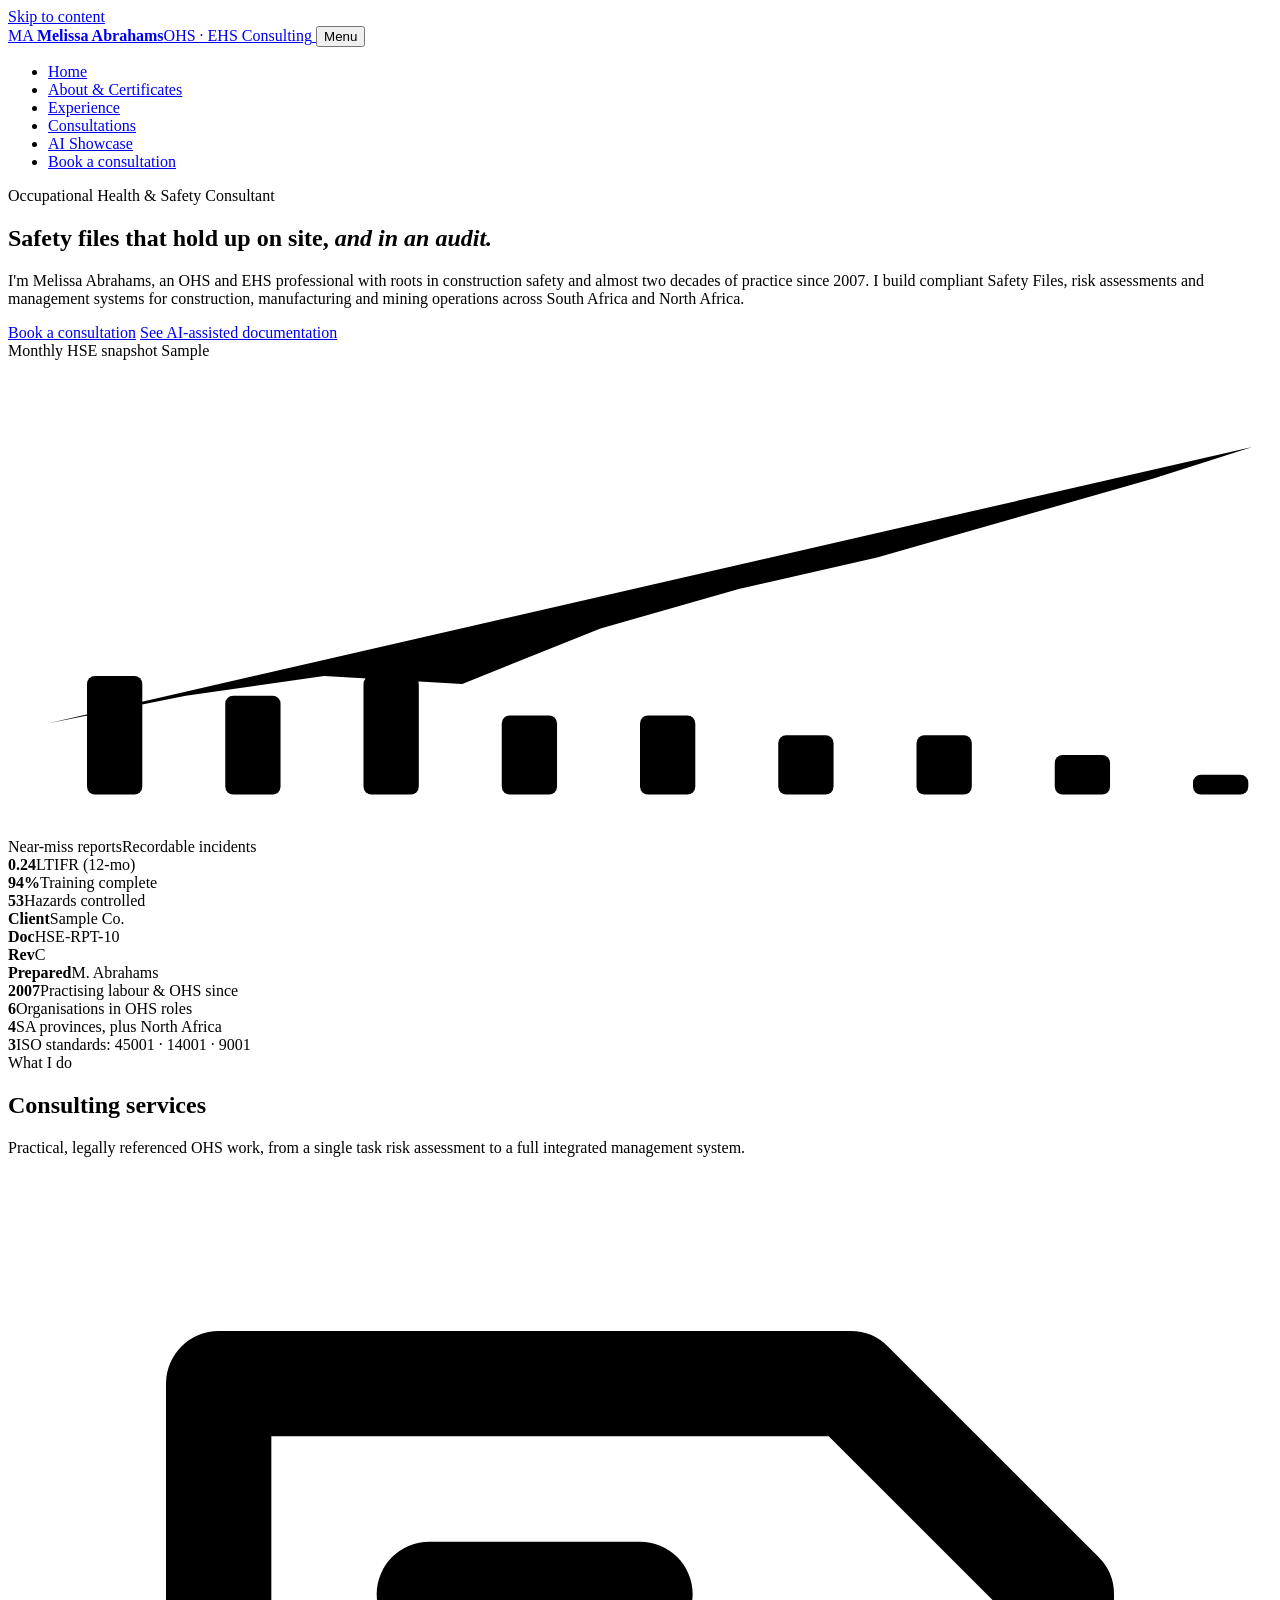
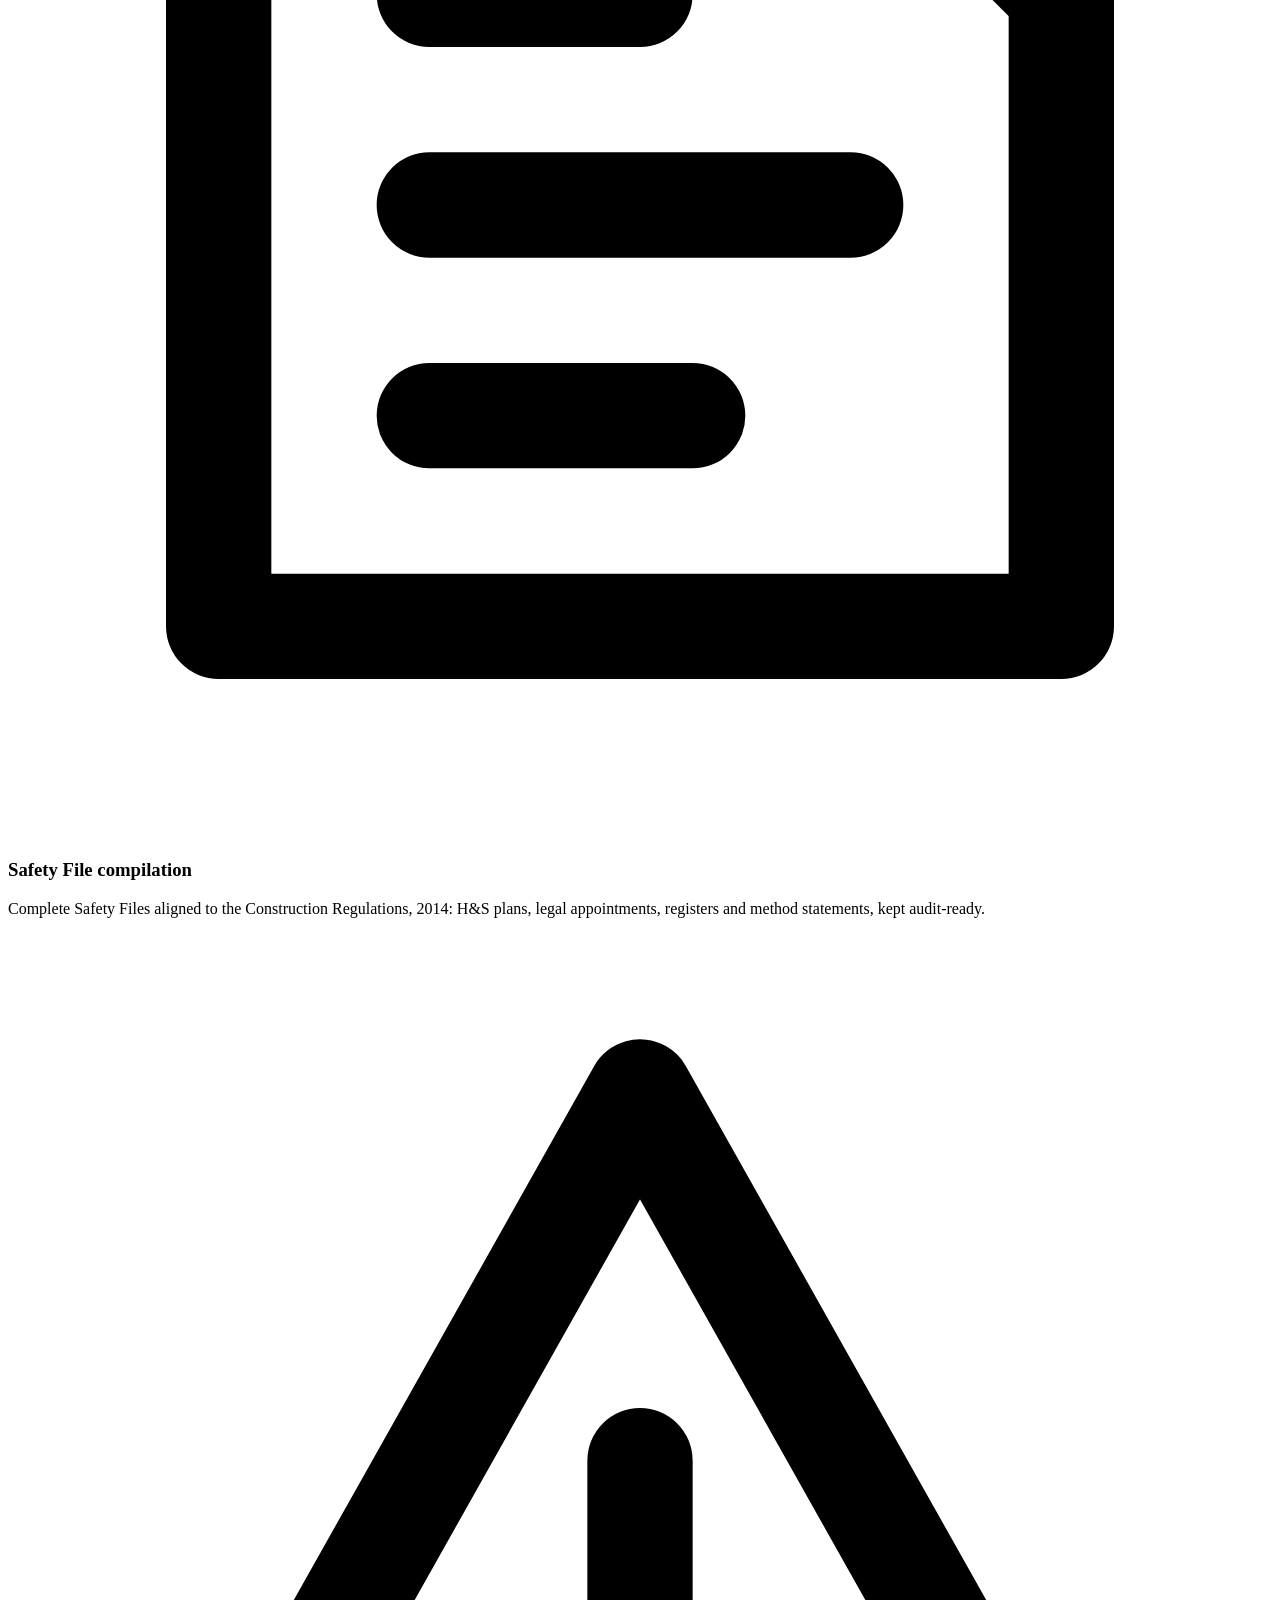
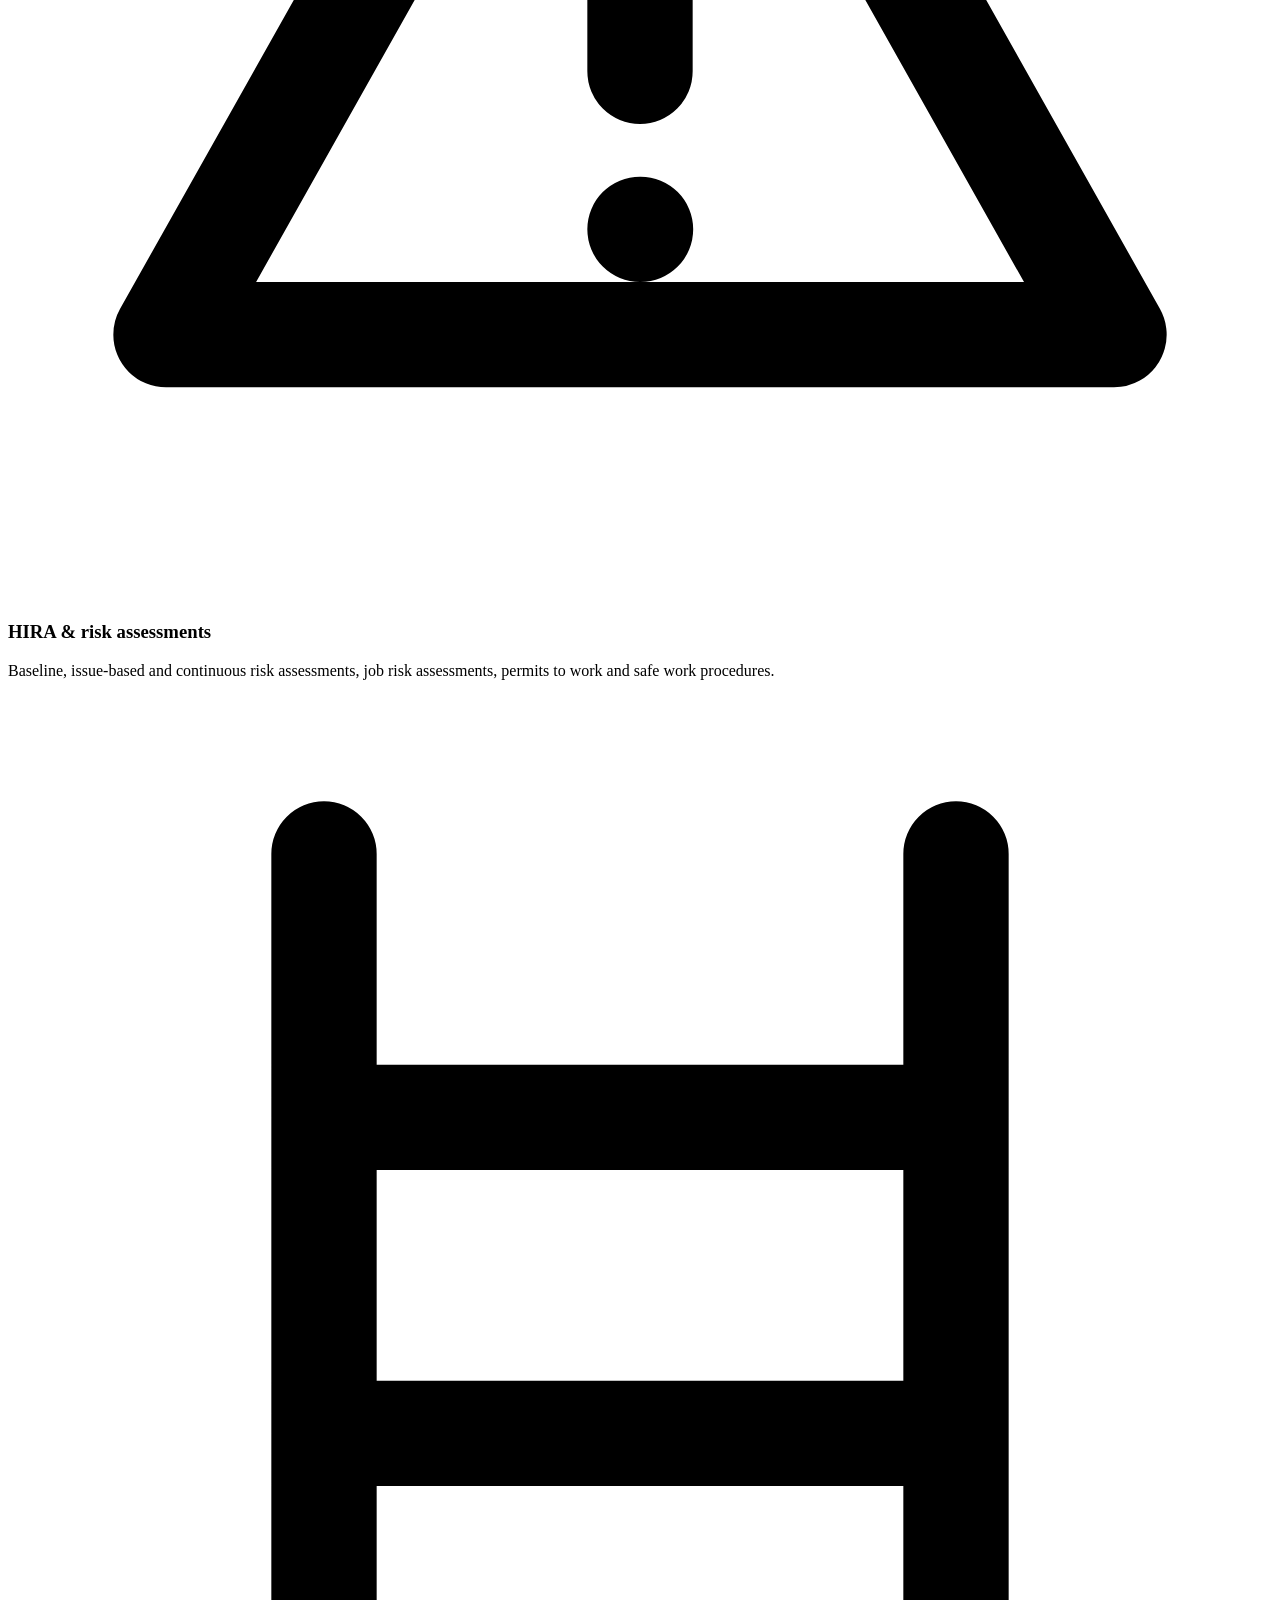
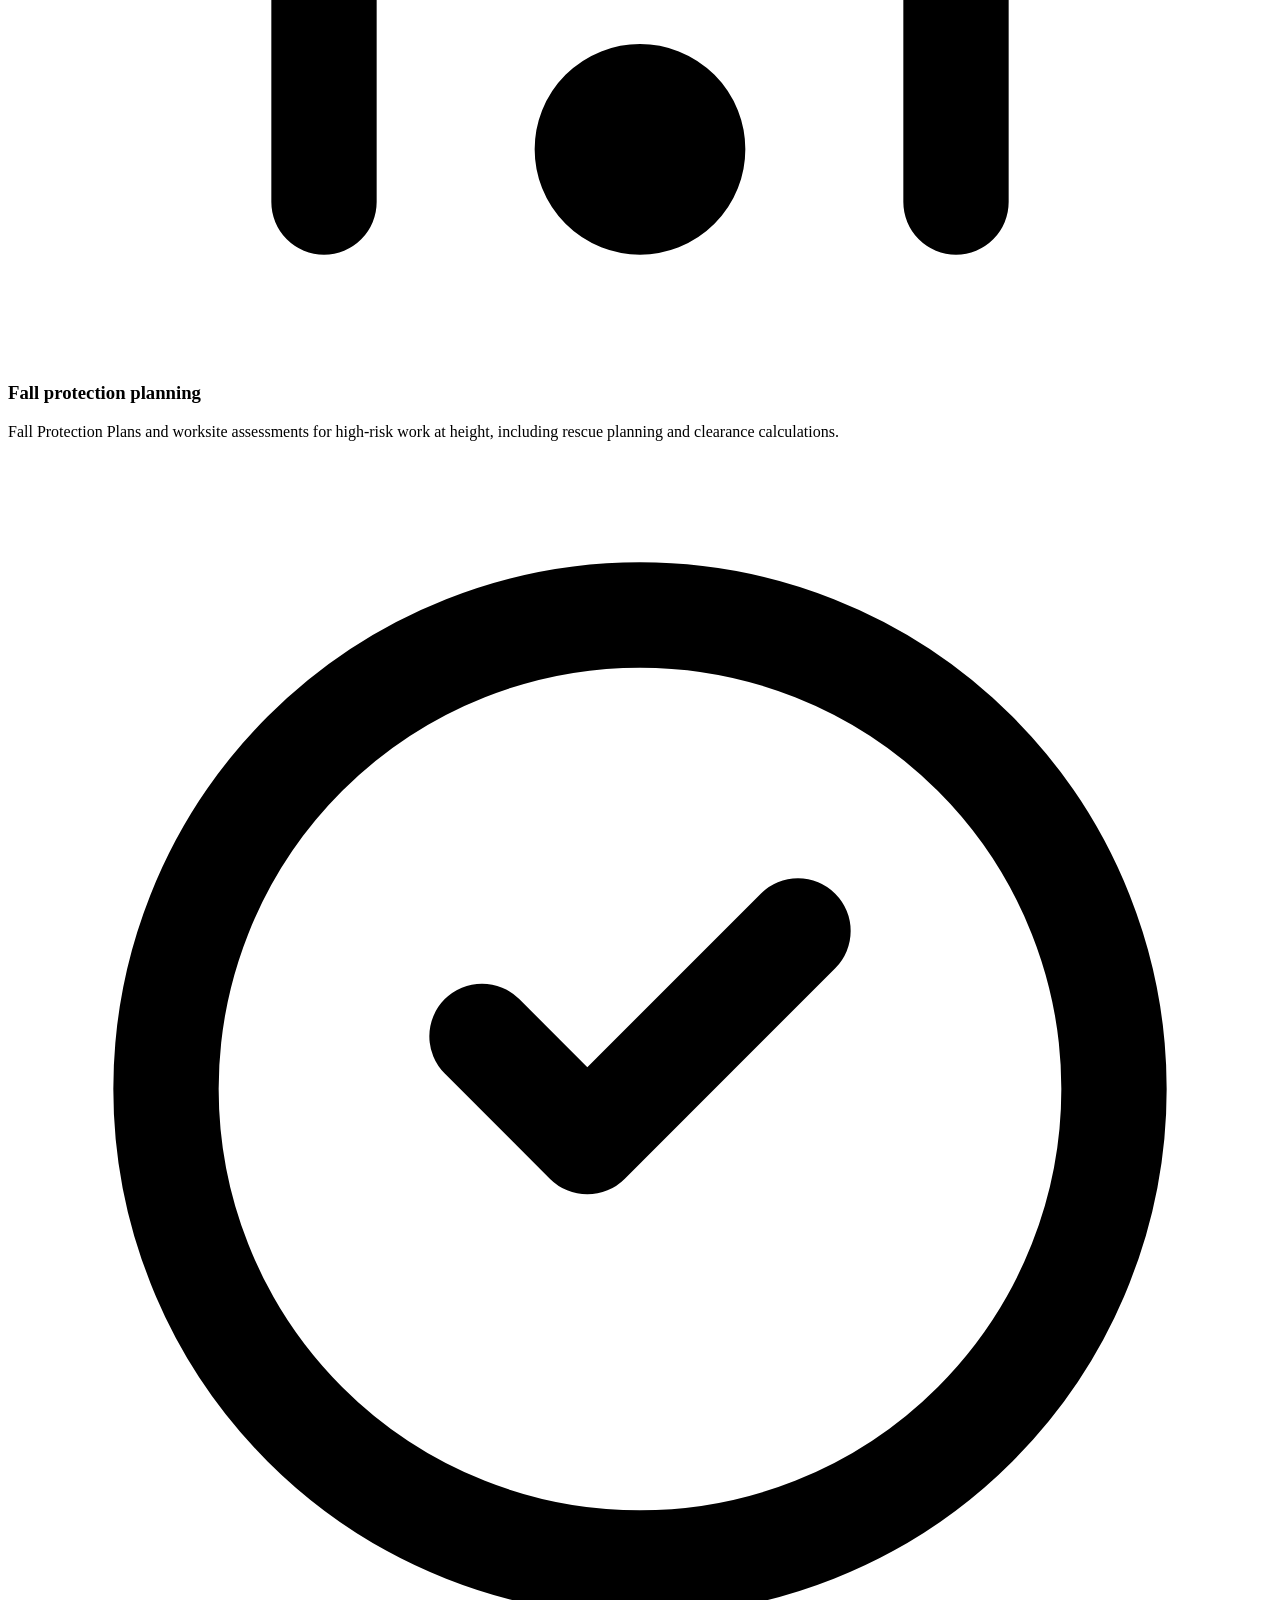
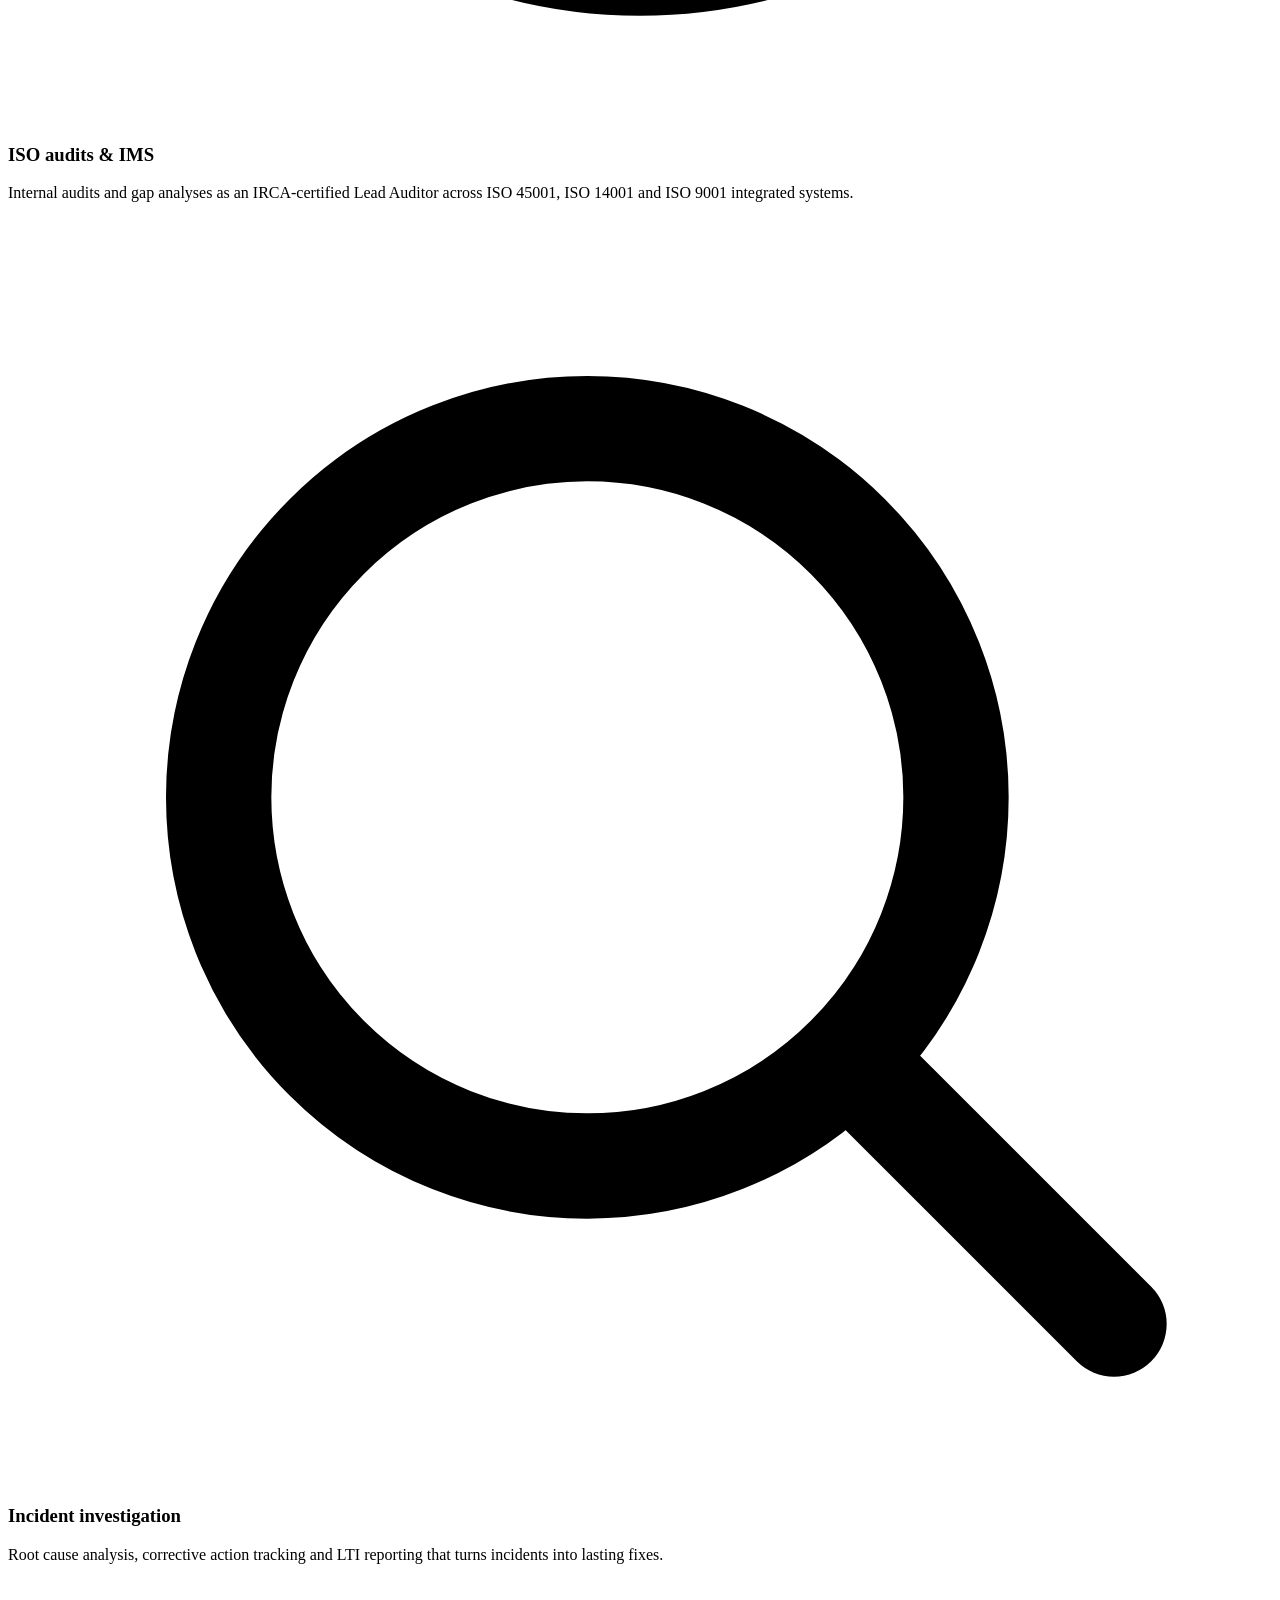
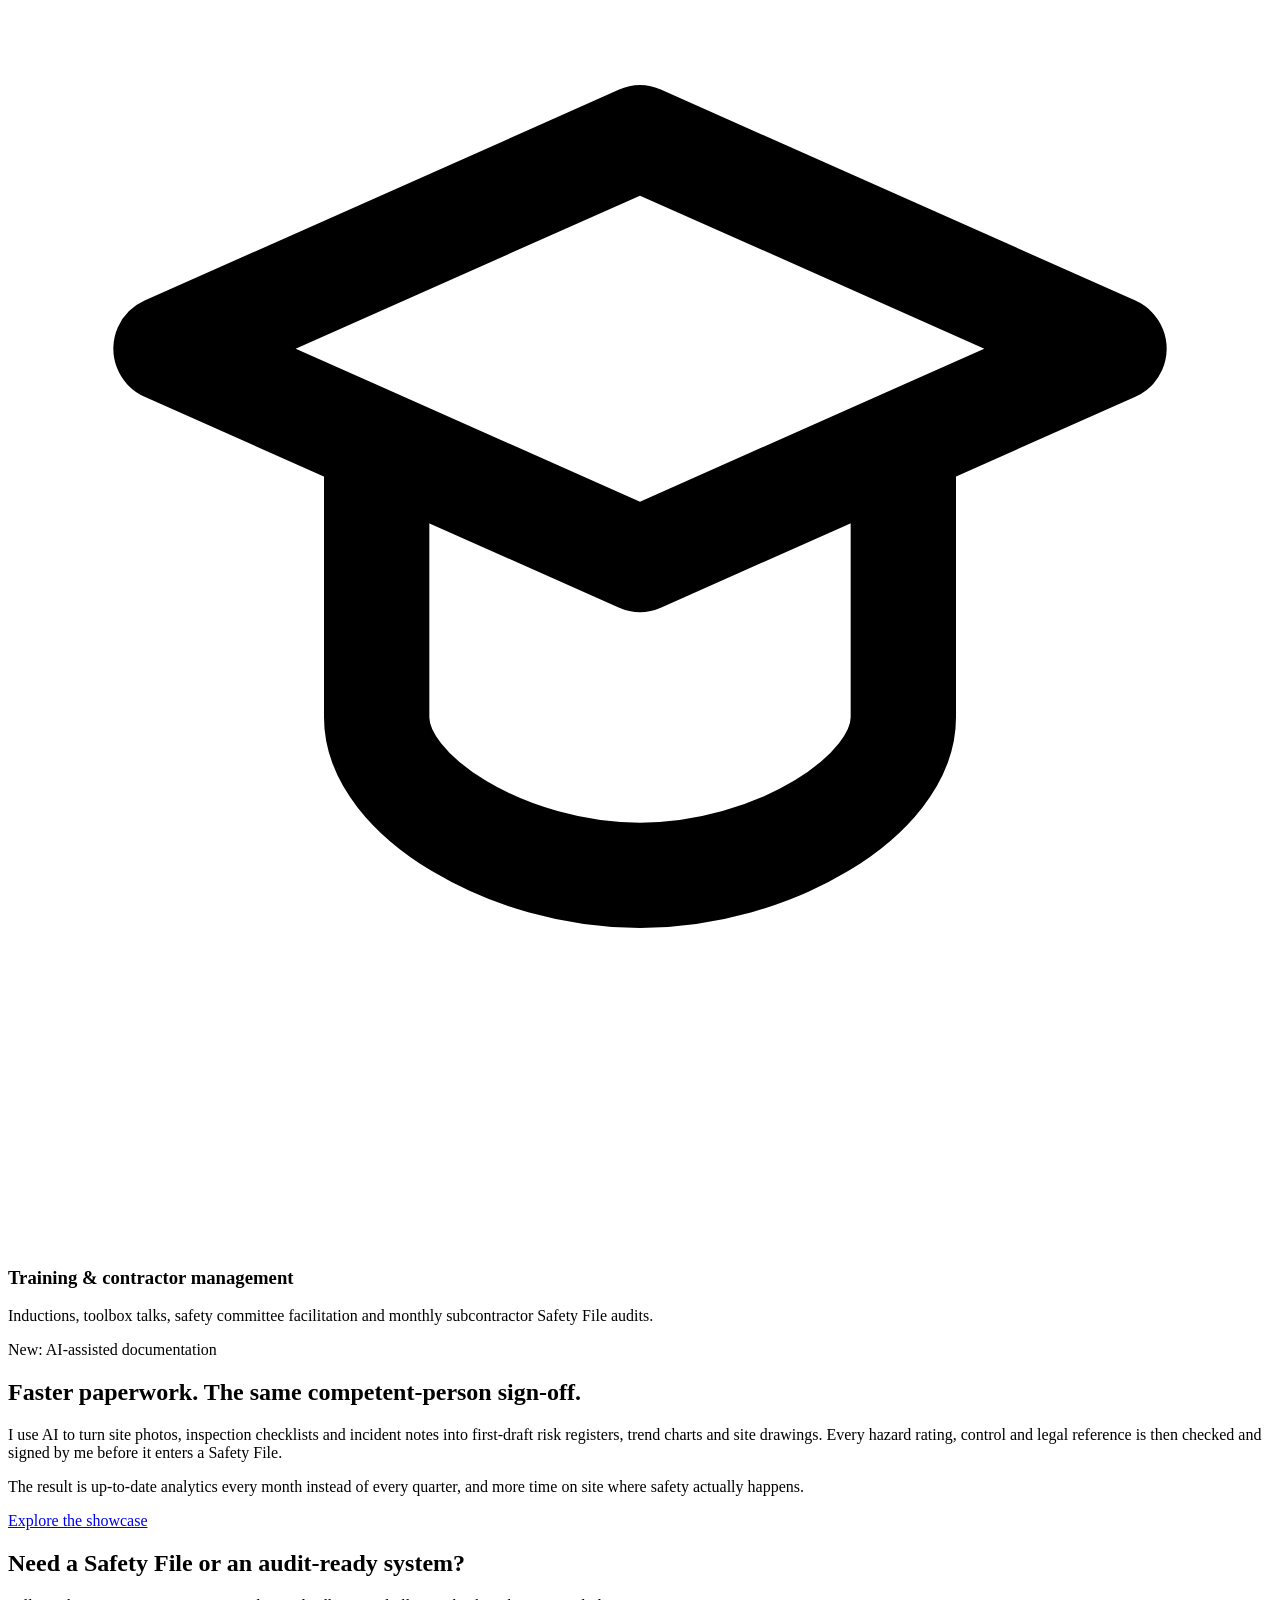
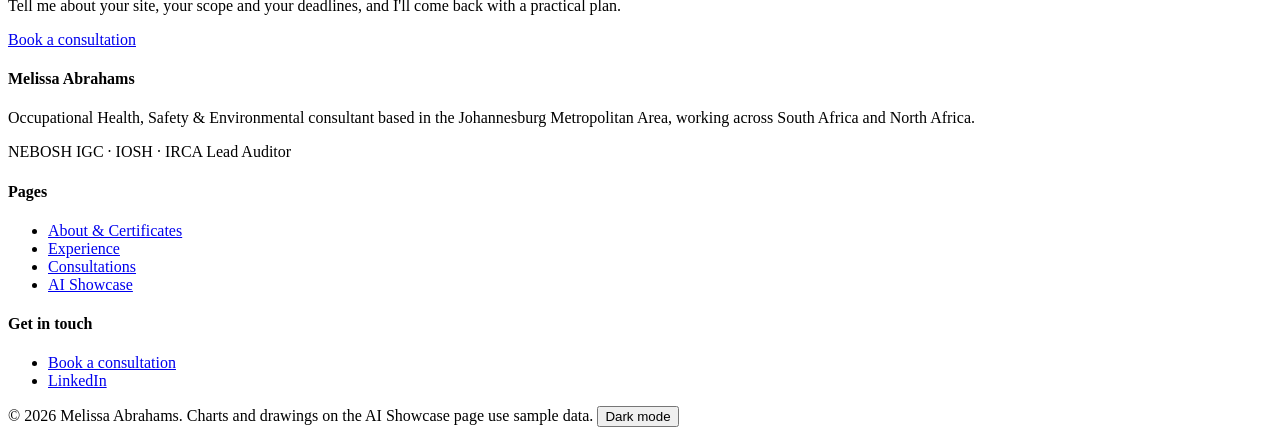
==== index.html @ f0329aeb "Add files via upload" ====
<!doctype html>
<html lang="en-ZA" class="no-js">
<head>
<meta charset="utf-8">
<meta name="viewport" content="width=device-width, initial-scale=1">
<meta http-equiv="Content-Security-Policy" content="default-src 'self'; script-src 'self'; style-src 'self' https://fonts.googleapis.com; font-src https://fonts.gstatic.com; img-src 'self' data:; connect-src 'self'; form-action 'self' mailto:; base-uri 'self'; object-src 'none'; upgrade-insecure-requests">
<meta name="referrer" content="strict-origin-when-cross-origin">
<title>Melissa Abrahams | OHS &amp; EHS Consultant, Johannesburg</title>
<meta name="description" content="Occupational health, safety and environmental consulting: Safety Files, HIRA, fall protection, ISO 45001/14001/9001 audits and AI-assisted safety documentation.">
<meta property="og:title" content="Melissa Abrahams | OHS &amp; EHS Consultant, Johannesburg">
<meta property="og:description" content="Occupational health, safety and environmental consulting: Safety Files, HIRA, fall protection, ISO 45001/14001/9001 audits and AI-assisted safety documentation.">
<meta property="og:type" content="website">
<link rel="icon" href="assets/img/favicon.svg" type="image/svg+xml">
<link rel="preconnect" href="https://fonts.googleapis.com">
<link rel="preconnect" href="https://fonts.gstatic.com" crossorigin>
<link rel="stylesheet" href="https://fonts.googleapis.com/css2?family=Archivo:wght@600;700;800&amp;family=IBM+Plex+Mono:wght@400;500;600&amp;family=IBM+Plex+Sans:wght@400;500;600;700&amp;display=swap">
<link rel="stylesheet" href="assets/css/styles.css">
<script src="assets/js/main.js" defer></script>
</head>
<body>
<a class="skip" href="#main">Skip to content</a>
<header class="site-header">
  <div class="hazard-strip" aria-hidden="true"></div>
  <div class="wrap nav-bar">
    <a class="brand" href="index.html" aria-label="Melissa Abrahams, home">
      <span class="brand-mark" aria-hidden="true">MA</span>
      <span class="brand-text"><strong>Melissa Abrahams</strong><span>OHS &middot; EHS Consulting</span></span>
    </a>
    <button class="nav-toggle" type="button" aria-expanded="false" aria-controls="nav-links">Menu</button>
    <nav aria-label="Main"><ul class="nav-links" id="nav-links">
      <li><a href="index.html" aria-current="page">Home</a></li><li><a href="about.html">About &amp; Certificates</a></li><li><a href="experience.html">Experience</a></li><li><a href="consultations.html">Consultations</a></li><li><a href="showcase.html">AI Showcase</a></li><li class="nav-cta"><a href="contact.html">Book a consultation</a></li>
    </ul></nav>
  </div>
</header>
<main id="main">
<section class="hero">
  <div class="wrap hero-grid">
    <div>
      <div class="eyebrow">Occupational Health &amp; Safety Consultant</div>
      <h1>Safety files that hold up on site, <em>and in an audit.</em></h1>
      <p class="lead">I'm Melissa Abrahams, an OHS and EHS professional with roots in construction safety and almost two decades of practice since 2007. I build compliant Safety Files, risk assessments and management systems for construction, manufacturing and mining operations across South Africa and North Africa.</p>
      <div class="hero-actions">
        <a class="btn btn-primary" href="contact.html">Book a consultation</a>
        <a class="btn btn-ghost" href="showcase.html">See AI-assisted documentation</a>
      </div>
    </div>
    <div class="hero-panel" aria-label="Sample monthly safety dashboard">
      <div class="sheet">
        <div class="sheet-body">
          <div class="eyebrow mt-0">Monthly HSE snapshot <span class="badge b-sample">Sample</span></div>
          <svg viewBox="0 0 320 120" role="img" aria-label="Sample chart: near-miss reporting rising, incidents falling">
            <line x1="0" y1="110" x2="320" y2="110" class="dw-thin"/>
            <polyline points="10,92 45,85 80,80 115,82 150,68 185,58 220,50 255,40 290,30 315,22" class="dw-ai-line" stroke-width="3"/>
            <g class="f-red">
              <rect x="20" y="80" width="14" height="30" rx="2"/><rect x="55" y="85" width="14" height="25" rx="2"/>
              <rect x="90" y="80" width="14" height="30" rx="2"/><rect x="125" y="90" width="14" height="20" rx="2"/>
              <rect x="160" y="90" width="14" height="20" rx="2"/><rect x="195" y="95" width="14" height="15" rx="2"/>
              <rect x="230" y="95" width="14" height="15" rx="2"/><rect x="265" y="100" width="14" height="10" rx="2"/>
              <rect x="300" y="105" width="14" height="5" rx="2"/>
            </g>
          </svg>
          <div class="legend"><span><i class="lg-blue"></i>Near-miss reports</span><span><i class="lg-red"></i>Recordable incidents</span></div>
          <div class="hero-kpis">
            <div><b>0.24</b><span>LTIFR (12-mo)</span></div>
            <div><b>94%</b><span>Training complete</span></div>
            <div><b>53</b><span>Hazards controlled</span></div>
          </div>
        </div>
        <div class="titleblock">
          <div><b>Client</b>Sample Co.</div>
          <div><b>Doc</b>HSE-RPT-10</div>
          <div><b>Rev</b>C</div>
          <div><b>Prepared</b>M. Abrahams</div>
        </div>
      </div>
    </div>
  </div>
</section>

<section class="band">
  <div class="wrap">
    <div class="stats reveal">
      <div class="stat"><b>2007</b><span>Practising labour &amp; OHS since</span></div>
      <div class="stat"><b>6</b><span>Organisations in OHS roles</span></div>
      <div class="stat"><b>4</b><span>SA provinces, plus North Africa</span></div>
      <div class="stat"><b>3</b><span>ISO standards: 45001 &middot; 14001 &middot; 9001</span></div>
    </div>
  </div>
</section>

<section>
  <div class="wrap">
    <div class="section-head">
      <div class="eyebrow">What I do</div>
      <h2>Consulting services</h2>
      <p>Practical, legally referenced OHS work, from a single task risk assessment to a full integrated management system.</p>
    </div>
    <div class="grid g3">
      <article class="card reveal">
        <div class="icon"><svg viewBox="0 0 24 24" fill="none" stroke="currentColor" stroke-width="2" stroke-linecap="round" stroke-linejoin="round" aria-hidden="true"><path d="M4 4h12l4 4v12H4z"/><path d="M8 12h8M8 16h5M8 8h4"/></svg></div>
        <h3>Safety File compilation</h3>
        <p>Complete Safety Files aligned to the Construction Regulations, 2014: H&amp;S plans, legal appointments, registers and method statements, kept audit-ready.</p>
      </article>
      <article class="card reveal">
        <div class="icon"><svg viewBox="0 0 24 24" fill="none" stroke="currentColor" stroke-width="2" stroke-linecap="round" stroke-linejoin="round" aria-hidden="true"><path d="M12 3l9 16H3z"/><path d="M12 10v4M12 17h.01"/></svg></div>
        <h3>HIRA &amp; risk assessments</h3>
        <p>Baseline, issue-based and continuous risk assessments, job risk assessments, permits to work and safe work procedures.</p>
      </article>
      <article class="card reveal">
        <div class="icon"><svg viewBox="0 0 24 24" fill="none" stroke="currentColor" stroke-width="2" stroke-linecap="round" stroke-linejoin="round" aria-hidden="true"><path d="M6 3v18M18 3v18M6 8h12M6 14h12"/><circle cx="12" cy="20" r="1"/></svg></div>
        <h3>Fall protection planning</h3>
        <p>Fall Protection Plans and worksite assessments for high-risk work at height, including rescue planning and clearance calculations.</p>
      </article>
      <article class="card reveal">
        <div class="icon"><svg viewBox="0 0 24 24" fill="none" stroke="currentColor" stroke-width="2" stroke-linecap="round" stroke-linejoin="round" aria-hidden="true"><path d="M9 11l2 2 4-4"/><circle cx="12" cy="12" r="9"/></svg></div>
        <h3>ISO audits &amp; IMS</h3>
        <p>Internal audits and gap analyses as an IRCA-certified Lead Auditor across ISO 45001, ISO 14001 and ISO 9001 integrated systems.</p>
      </article>
      <article class="card reveal">
        <div class="icon"><svg viewBox="0 0 24 24" fill="none" stroke="currentColor" stroke-width="2" stroke-linecap="round" stroke-linejoin="round" aria-hidden="true"><circle cx="11" cy="11" r="7"/><path d="M21 21l-5-5"/></svg></div>
        <h3>Incident investigation</h3>
        <p>Root cause analysis, corrective action tracking and LTI reporting that turns incidents into lasting fixes.</p>
      </article>
      <article class="card reveal">
        <div class="icon"><svg viewBox="0 0 24 24" fill="none" stroke="currentColor" stroke-width="2" stroke-linecap="round" stroke-linejoin="round" aria-hidden="true"><path d="M3 7l9-4 9 4-9 4z"/><path d="M7 9v5c0 1.5 2.5 3 5 3s5-1.5 5-3V9"/></svg></div>
        <h3>Training &amp; contractor management</h3>
        <p>Inductions, toolbox talks, safety committee facilitation and monthly subcontractor Safety File audits.</p>
      </article>
    </div>
  </div>
</section>

<section class="band-dark">
  <div class="wrap two-col">
    <div>
      <div class="eyebrow">New: AI-assisted documentation</div>
      <h2>Faster paperwork. The same competent-person sign-off.</h2>
    </div>
    <div>
      <p>I use AI to turn site photos, inspection checklists and incident notes into first-draft risk registers, trend charts and site drawings. Every hazard rating, control and legal reference is then checked and signed by me before it enters a Safety File.</p>
      <p>The result is up-to-date analytics every month instead of every quarter, and more time on site where safety actually happens.</p>
      <a class="btn btn-primary mt-1" href="showcase.html">Explore the showcase</a>
    </div>
  </div>
</section>

<section>
  <div class="wrap cta">
    <div>
      <h2>Need a Safety File or an audit-ready system?</h2>
      <p>Tell me about your site, your scope and your deadlines, and I'll come back with a practical plan.</p>
    </div>
    <a class="btn btn-primary" href="contact.html">Book a consultation</a>
  </div>
</section>

</main>
<footer class="site-footer">
  <div class="wrap">
    <div class="foot-grid">
      <div>
        <h4>Melissa Abrahams</h4>
        <p>Occupational Health, Safety &amp; Environmental consultant based in the Johannesburg Metropolitan Area, working across South Africa and North Africa.</p>
        <p class="small">NEBOSH IGC &middot; IOSH &middot; IRCA Lead Auditor</p>
      </div>
      <div>
        <h4>Pages</h4>
        <ul>
          <li><a href="about.html">About &amp; Certificates</a></li>
          <li><a href="experience.html">Experience</a></li>
          <li><a href="consultations.html">Consultations</a></li>
          <li><a href="showcase.html">AI Showcase</a></li>
        </ul>
      </div>
      <div>
        <h4>Get in touch</h4>
        <ul>
          <li><a href="contact.html">Book a consultation</a></li>
          <li><a href="https://www.linkedin.com/in/melissa-abrahams-84b50859/" rel="noopener noreferrer" target="_blank">LinkedIn</a></li>
        </ul>
      </div>
    </div>
    <div class="foot-base">
      <span>&copy; <span data-year>2026</span> Melissa Abrahams. Charts and drawings on the AI Showcase page use sample data.</span>
      <button class="theme-btn" type="button">Dark mode</button>
    </div>
  </div>
</footer>
</body>
</html>
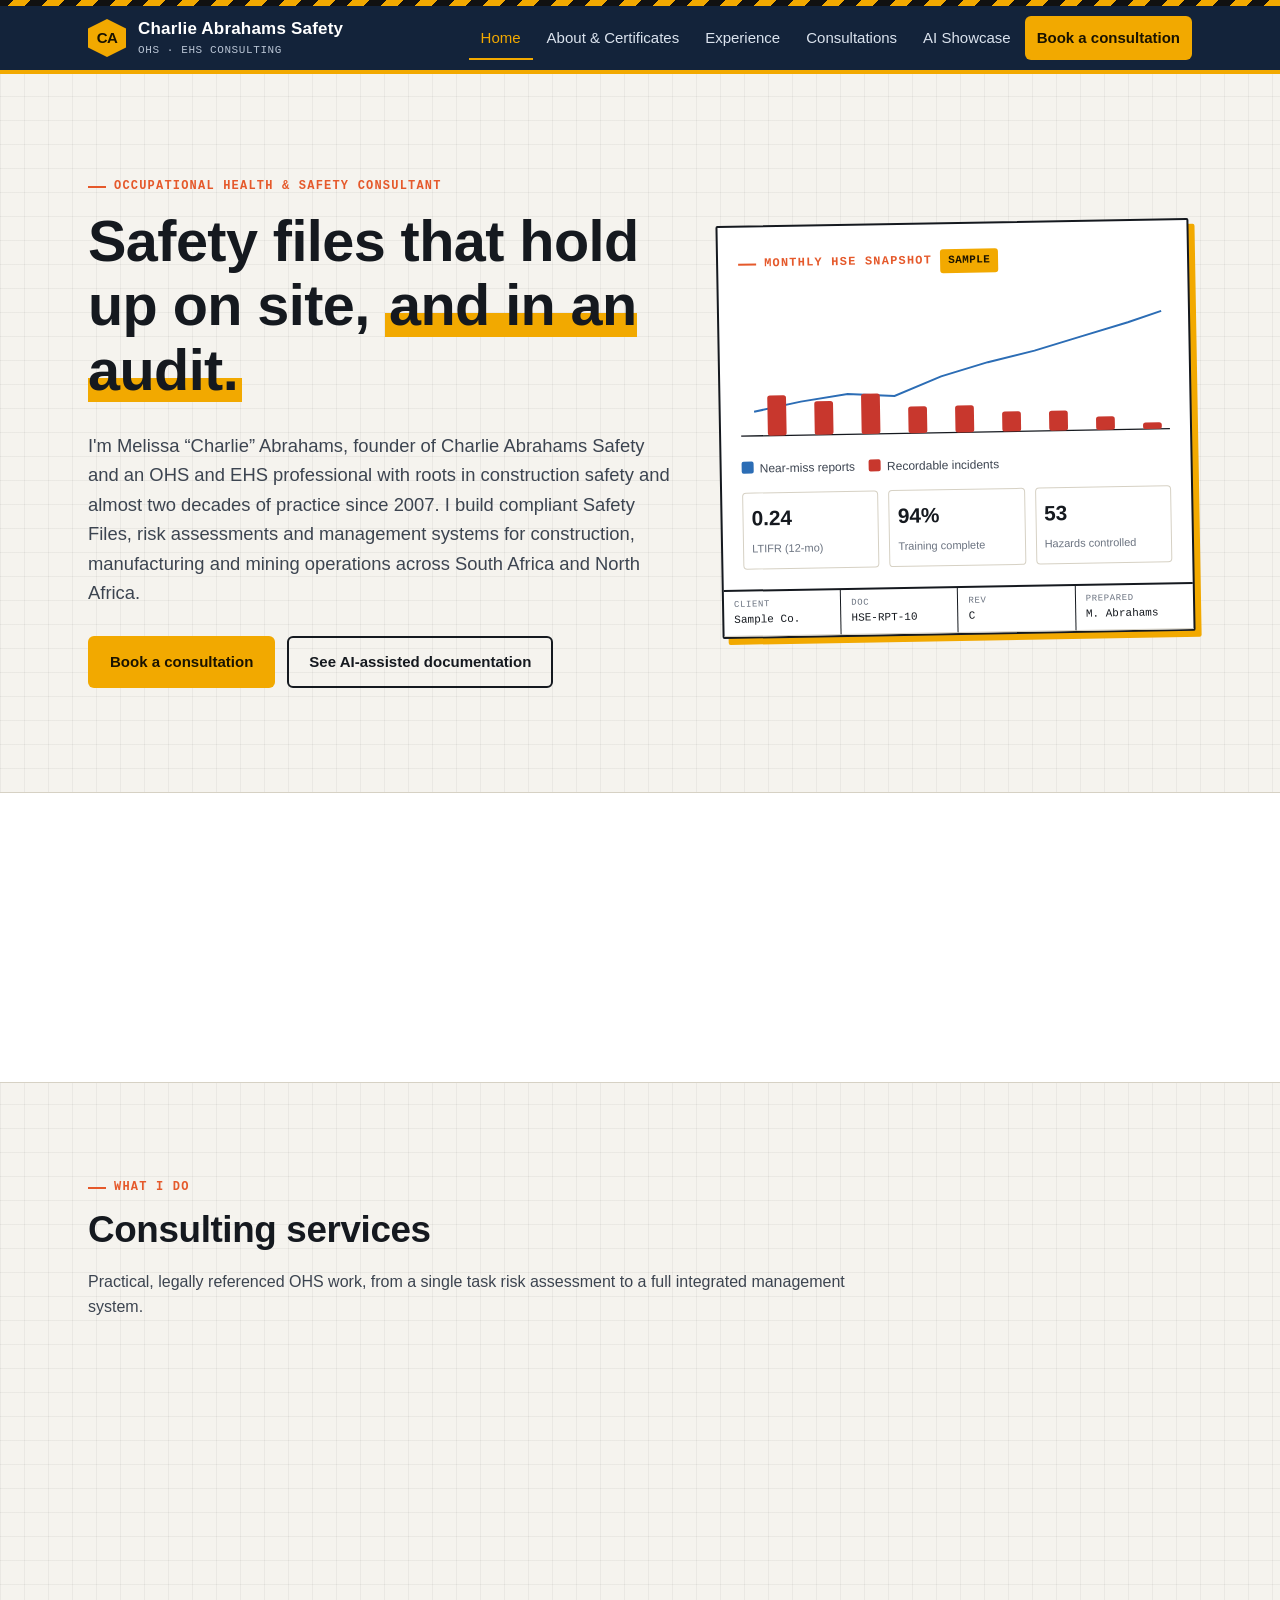
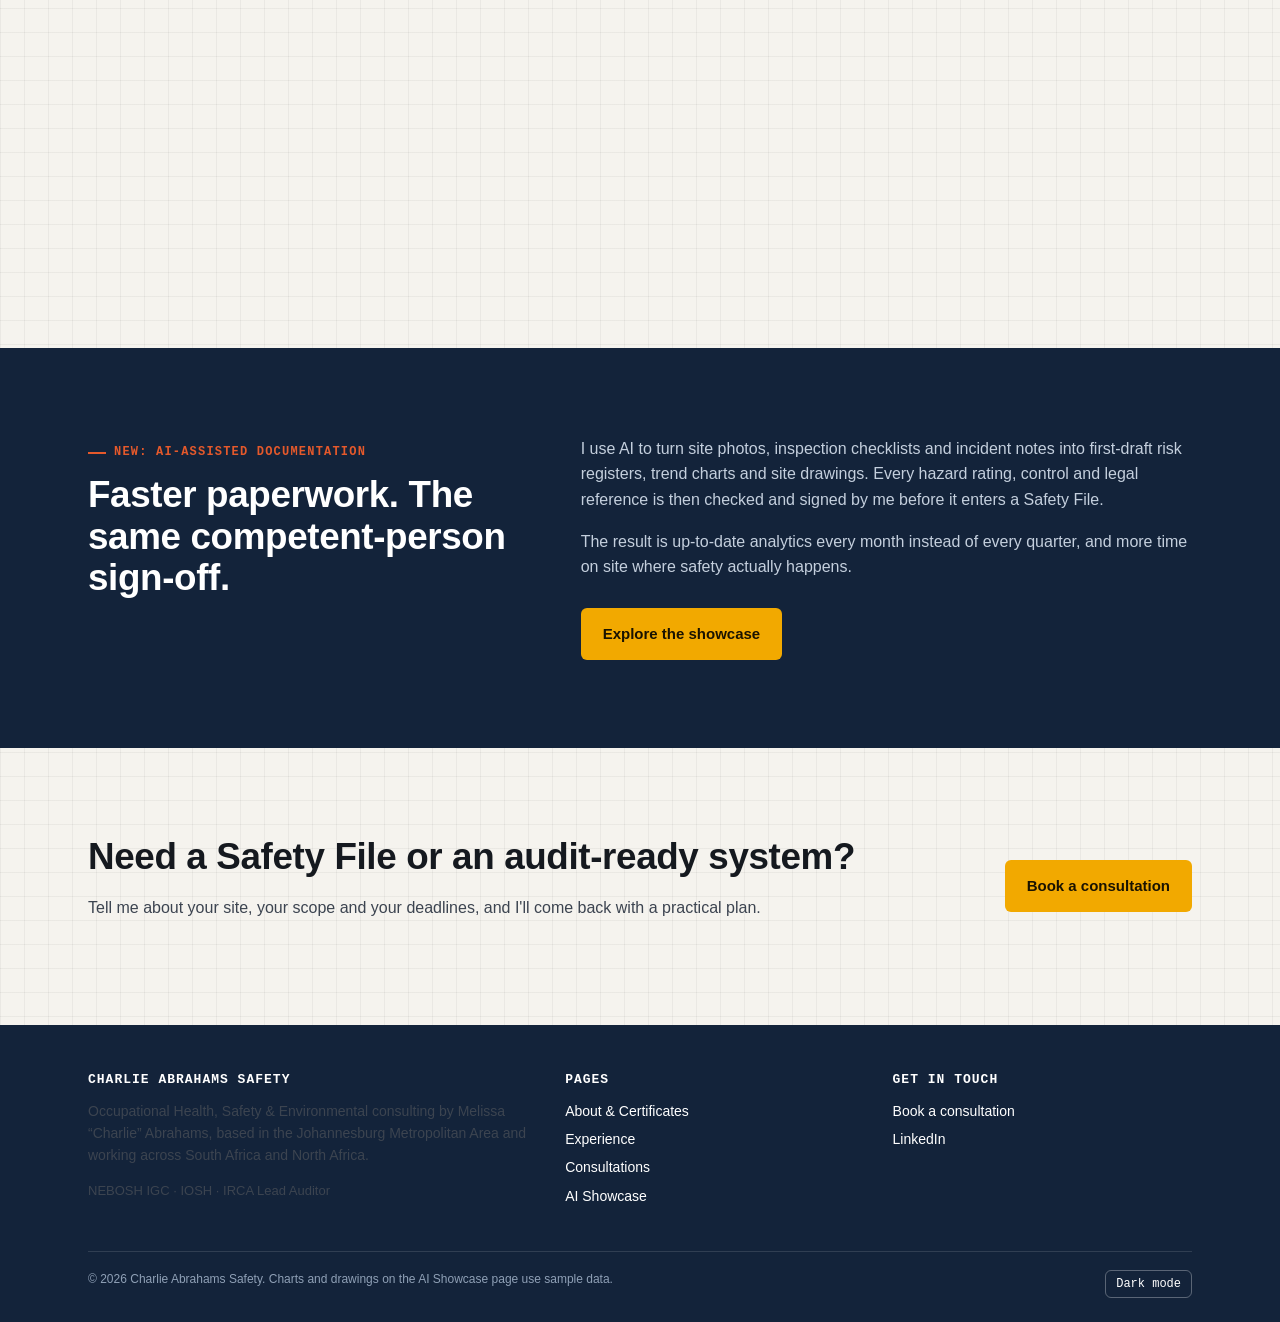
==== commit a38bbb41: "push" ====
--- a/index.html
+++ b/index.html
@@ -5,9 +5,10 @@
 <meta name="viewport" content="width=device-width, initial-scale=1">
 <meta http-equiv="Content-Security-Policy" content="default-src 'self'; script-src 'self'; style-src 'self' https://fonts.googleapis.com; font-src https://fonts.gstatic.com; img-src 'self' data:; connect-src 'self'; form-action 'self' mailto:; base-uri 'self'; object-src 'none'; upgrade-insecure-requests">
 <meta name="referrer" content="strict-origin-when-cross-origin">
-<title>Melissa Abrahams | OHS &amp; EHS Consultant, Johannesburg</title>
+<meta name="robots" content="noindex, nofollow">
+<title>Charlie Abrahams Safety | OHS &amp; EHS Consulting, Johannesburg</title>
 <meta name="description" content="Occupational health, safety and environmental consulting: Safety Files, HIRA, fall protection, ISO 45001/14001/9001 audits and AI-assisted safety documentation.">
-<meta property="og:title" content="Melissa Abrahams | OHS &amp; EHS Consultant, Johannesburg">
+<meta property="og:title" content="Charlie Abrahams Safety | OHS &amp; EHS Consulting, Johannesburg">
 <meta property="og:description" content="Occupational health, safety and environmental consulting: Safety Files, HIRA, fall protection, ISO 45001/14001/9001 audits and AI-assisted safety documentation.">
 <meta property="og:type" content="website">
 <link rel="icon" href="assets/img/favicon.svg" type="image/svg+xml">
@@ -22,9 +23,9 @@
 <header class="site-header">
   <div class="hazard-strip" aria-hidden="true"></div>
   <div class="wrap nav-bar">
-    <a class="brand" href="index.html" aria-label="Melissa Abrahams, home">
-      <span class="brand-mark" aria-hidden="true">MA</span>
-      <span class="brand-text"><strong>Melissa Abrahams</strong><span>OHS &middot; EHS Consulting</span></span>
+    <a class="brand" href="index.html" aria-label="Charlie Abrahams Safety, home">
+      <span class="brand-mark" aria-hidden="true">CA</span>
+      <span class="brand-text"><strong>Charlie Abrahams Safety</strong><span>OHS &middot; EHS Consulting</span></span>
     </a>
     <button class="nav-toggle" type="button" aria-expanded="false" aria-controls="nav-links">Menu</button>
     <nav aria-label="Main"><ul class="nav-links" id="nav-links">
@@ -38,7 +39,7 @@
     <div>
       <div class="eyebrow">Occupational Health &amp; Safety Consultant</div>
       <h1>Safety files that hold up on site, <em>and in an audit.</em></h1>
-      <p class="lead">I'm Melissa Abrahams, an OHS and EHS professional with roots in construction safety and almost two decades of practice since 2007. I build compliant Safety Files, risk assessments and management systems for construction, manufacturing and mining operations across South Africa and North Africa.</p>
+      <p class="lead">I'm Melissa &ldquo;Charlie&rdquo; Abrahams, founder of Charlie Abrahams Safety and an OHS and EHS professional with roots in construction safety and almost two decades of practice since 2007. I build compliant Safety Files, risk assessments and management systems for construction, manufacturing and mining operations across South Africa and North Africa.</p>
       <div class="hero-actions">
         <a class="btn btn-primary" href="contact.html">Book a consultation</a>
         <a class="btn btn-ghost" href="showcase.html">See AI-assisted documentation</a>
@@ -159,8 +160,8 @@
   <div class="wrap">
     <div class="foot-grid">
       <div>
-        <h4>Melissa Abrahams</h4>
-        <p>Occupational Health, Safety &amp; Environmental consultant based in the Johannesburg Metropolitan Area, working across South Africa and North Africa.</p>
+        <h4>Charlie Abrahams Safety</h4>
+        <p>Occupational Health, Safety &amp; Environmental consulting by Melissa &ldquo;Charlie&rdquo; Abrahams, based in the Johannesburg Metropolitan Area and working across South Africa and North Africa.</p>
         <p class="small">NEBOSH IGC &middot; IOSH &middot; IRCA Lead Auditor</p>
       </div>
       <div>
@@ -181,7 +182,7 @@
       </div>
     </div>
     <div class="foot-base">
-      <span>&copy; <span data-year>2026</span> Melissa Abrahams. Charts and drawings on the AI Showcase page use sample data.</span>
+      <span>&copy; <span data-year>2026</span> Charlie Abrahams Safety. Charts and drawings on the AI Showcase page use sample data.</span>
       <button class="theme-btn" type="button">Dark mode</button>
     </div>
   </div>
--- a/assets/css/styles.css
+++ b/assets/css/styles.css
@@ -0,0 +1,453 @@
+/* Melissa Abrahams — OHS Consulting
+   Design language: technical drawing sheets + hi-vis safety accents */
+
+:root {
+  --paper: #f5f3ee;
+  --paper-2: #ebe8e0;
+  --card: #ffffff;
+  --ink: #15191f;
+  --ink-2: #3c4450;
+  --muted: #6b7380;
+  --line: #d6d1c4;
+  --grid: rgba(21, 25, 31, 0.05);
+  --navy: #13233a;
+  --navy-2: #1d3557;
+  --hivis: #f2a900;
+  --hivis-ink: #1a1300;
+  --orange: #e5592b;
+  --green: #2f8f5b;
+  --amber: #e0a21b;
+  --red: #c8372d;
+  --blue: #2c6db5;
+  --radius: 6px;
+  --shadow: 0 1px 0 rgba(0,0,0,.04), 0 8px 24px -12px rgba(19,35,58,.25);
+  --max: 1160px;
+  --font-head: "Archivo", "Helvetica Neue", Arial, sans-serif;
+  --font-body: "IBM Plex Sans", "Segoe UI", Arial, sans-serif;
+  --font-mono: "IBM Plex Mono", ui-monospace, Consolas, monospace;
+  color-scheme: light dark;
+}
+
+@media (prefers-color-scheme: dark) {
+  :root:not([data-theme="light"]) {
+    --paper: #0f141b;
+    --paper-2: #151c25;
+    --card: #18202b;
+    --ink: #eef1f5;
+    --ink-2: #c4ccd7;
+    --muted: #8e98a6;
+    --line: #2a3442;
+    --grid: rgba(255,255,255,0.035);
+    --navy: #0a121e;
+    --navy-2: #1b2b44;
+    --shadow: 0 1px 0 rgba(0,0,0,.3), 0 10px 30px -14px rgba(0,0,0,.7);
+  }
+}
+:root[data-theme="dark"] {
+  --paper: #0f141b; --paper-2: #151c25; --card: #18202b; --ink: #eef1f5; --ink-2: #c4ccd7;
+  --muted: #8e98a6; --line: #2a3442; --grid: rgba(255,255,255,0.035); --navy: #0a121e; --navy-2: #1b2b44;
+  --shadow: 0 1px 0 rgba(0,0,0,.3), 0 10px 30px -14px rgba(0,0,0,.7);
+}
+
+*, *::before, *::after { box-sizing: border-box; }
+html { scroll-behavior: smooth; -webkit-text-size-adjust: 100%; }
+body {
+  margin: 0;
+  background-color: var(--paper);
+  background-image:
+    linear-gradient(var(--grid) 1px, transparent 1px),
+    linear-gradient(90deg, var(--grid) 1px, transparent 1px);
+  background-size: 24px 24px;
+  color: var(--ink);
+  font-family: var(--font-body);
+  font-size: 16px;
+  line-height: 1.6;
+  overflow-x: hidden;
+}
+img, svg { max-width: 100%; display: block; }
+a { color: inherit; }
+:focus-visible { outline: 3px solid var(--hivis); outline-offset: 2px; }
+
+.wrap { max-width: var(--max); margin: 0 auto; padding: 0 16px; }
+@media (min-width: 720px) { .wrap { padding: 0 28px; } }
+
+.skip { position: absolute; left: -999px; top: 8px; background: var(--hivis); color: var(--hivis-ink); padding: 8px 12px; z-index: 100; font-weight: 600; }
+.skip:focus { left: 8px; }
+
+/* ---------- Header ---------- */
+.site-header {
+  position: sticky; top: 0; z-index: 50;
+  background: var(--navy);
+  color: #fff;
+  border-bottom: 4px solid var(--hivis);
+}
+.hazard-strip {
+  height: 6px;
+  background: repeating-linear-gradient(-45deg, var(--hivis) 0 12px, #111 12px 24px);
+}
+.nav-bar { display: flex; align-items: center; justify-content: space-between; gap: 16px; min-height: 64px; }
+.brand { display: flex; align-items: center; gap: 12px; text-decoration: none; }
+.brand-mark {
+  width: 38px; height: 38px; flex: none;
+  background: var(--hivis); color: var(--hivis-ink);
+  display: grid; place-items: center;
+  font-family: var(--font-head); font-weight: 800; font-size: 15px; letter-spacing: -0.5px;
+  clip-path: polygon(50% 0, 100% 25%, 100% 75%, 50% 100%, 0 75%, 0 25%);
+}
+.brand-text { line-height: 1.1; }
+.brand-text strong { display: block; font-family: var(--font-head); font-size: 17px; letter-spacing: .2px; }
+.brand-text span { font-family: var(--font-mono); font-size: 11px; color: #b9c4d4; letter-spacing: .6px; text-transform: uppercase; }
+
+.nav-toggle {
+  background: transparent; border: 1px solid rgba(255,255,255,.35); color: #fff;
+  border-radius: var(--radius); padding: 8px 12px; font: 600 14px var(--font-body); cursor: pointer;
+}
+.nav-links { list-style: none; margin: 0; padding: 0; display: none; }
+.nav-links a {
+  display: block; text-decoration: none; color: #dbe3ee; font-weight: 500; font-size: 15px;
+  padding: 10px 12px; border-radius: var(--radius);
+}
+.nav-links a:hover { color: #fff; background: rgba(255,255,255,.08); }
+.nav-links a[aria-current="page"] { color: var(--hivis); box-shadow: inset 0 -2px 0 var(--hivis); border-radius: 0; }
+.nav-links .nav-cta a { background: var(--hivis); color: var(--hivis-ink); font-weight: 700; border-radius: var(--radius); box-shadow: none; }
+.nav-links .nav-cta a:hover { background: #ffbf1f; }
+
+.site-header.open .nav-links {
+  display: block; position: absolute; left: 0; right: 0; top: 100%;
+  background: var(--navy); padding: 8px 16px 16px; border-bottom: 4px solid var(--hivis);
+}
+@media (min-width: 960px) {
+  .nav-toggle { display: none; }
+  .nav-links, .site-header.open .nav-links { display: flex; position: static; padding: 0; border: 0; gap: 2px; align-items: center; }
+}
+
+/* ---------- Type ---------- */
+h1, h2, h3, h4 { font-family: var(--font-head); line-height: 1.12; margin: 0 0 .5em; letter-spacing: -0.01em; }
+h1 { font-size: clamp(2.1rem, 5.5vw, 3.6rem); font-weight: 800; }
+h2 { font-size: clamp(1.6rem, 3.4vw, 2.3rem); font-weight: 800; }
+h3 { font-size: 1.2rem; font-weight: 700; }
+p { margin: 0 0 1em; color: var(--ink-2); }
+.lead { font-size: 1.15rem; max-width: 62ch; }
+.eyebrow {
+  display: inline-flex; align-items: center; gap: 8px;
+  font-family: var(--font-mono); font-size: 12px; letter-spacing: 1.2px; text-transform: uppercase;
+  color: var(--orange); font-weight: 600; margin-bottom: 12px;
+}
+.eyebrow::before { content: ""; width: 18px; height: 2px; background: currentColor; }
+.mono { font-family: var(--font-mono); }
+
+/* ---------- Layout ---------- */
+section { padding: 64px 0; }
+@media (min-width: 720px) { section { padding: 88px 0; } }
+.section-head { max-width: 760px; margin-bottom: 36px; }
+.grid { display: grid; gap: 20px; }
+.g2 { grid-template-columns: 1fr; }
+.g3 { grid-template-columns: 1fr; }
+.g4 { grid-template-columns: repeat(2, minmax(0,1fr)); }
+@media (min-width: 720px) { .g2 { grid-template-columns: repeat(2, minmax(0,1fr)); } .g3 { grid-template-columns: repeat(2, minmax(0,1fr)); } }
+@media (min-width: 1000px) { .g3 { grid-template-columns: repeat(3, minmax(0,1fr)); } .g4 { grid-template-columns: repeat(4, minmax(0,1fr)); } }
+
+.band { background: var(--card); border-top: 1px solid var(--line); border-bottom: 1px solid var(--line); }
+.band-dark { background: var(--navy); color: #fff; }
+.band-dark p { color: #c4cfdd; }
+.band-dark h2, .band-dark h3 { color: #fff; }
+
+/* ---------- Page hero ---------- */
+.hero { padding: 56px 0 64px; }
+@media (min-width: 900px) { .hero { padding: 96px 0 104px; } }
+.hero-grid { display: grid; gap: 40px; align-items: center; }
+@media (min-width: 900px) { .hero-grid { grid-template-columns: 1.25fr 1fr; } }
+.hero h1 em { font-style: normal; background: linear-gradient(transparent 62%, var(--hivis) 62%); padding: 0 4px; }
+.hero-actions { display: flex; flex-wrap: wrap; gap: 12px; margin-top: 28px; }
+
+.page-hero { background: var(--navy); color: #fff; padding: 56px 0 48px; position: relative; overflow: hidden; }
+.page-hero::after {
+  content: ""; position: absolute; right: -60px; top: -60px; width: 320px; height: 320px;
+  border: 2px dashed rgba(242,169,0,.35); border-radius: 50%;
+}
+.page-hero h1 { color: #fff; }
+.page-hero p { color: #c4cfdd; max-width: 64ch; }
+.crumbs { font-family: var(--font-mono); font-size: 12px; color: #9fb0c6; letter-spacing: .6px; text-transform: uppercase; margin-bottom: 10px; }
+.crumbs a { color: var(--hivis); text-decoration: none; }
+
+/* ---------- Buttons ---------- */
+.btn {
+  display: inline-flex; align-items: center; gap: 8px; justify-content: center;
+  padding: 12px 20px; border-radius: var(--radius); font-weight: 700; font-size: 15px;
+  text-decoration: none; border: 2px solid transparent; cursor: pointer; font-family: var(--font-body);
+}
+.btn-primary { background: var(--hivis); color: var(--hivis-ink); }
+.btn-primary:hover { background: #ffbf1f; }
+.btn-ghost { border-color: var(--ink); color: var(--ink); background: transparent; }
+.btn-ghost:hover { background: var(--ink); color: var(--paper); }
+.band-dark .btn-ghost, .page-hero .btn-ghost { border-color: #fff; color: #fff; }
+
+/* ---------- Cards ---------- */
+.card {
+  background: var(--card); border: 1px solid var(--line); border-radius: var(--radius);
+  padding: 24px; box-shadow: var(--shadow); position: relative;
+}
+.card h3 { margin-bottom: 8px; }
+.card p:last-child { margin-bottom: 0; }
+.card .icon {
+  width: 44px; height: 44px; border-radius: var(--radius); background: var(--navy); color: var(--hivis);
+  display: grid; place-items: center; margin-bottom: 16px;
+}
+.card .icon svg { width: 24px; height: 24px; }
+.card-tag {
+  position: absolute; top: 16px; right: 16px; font-family: var(--font-mono); font-size: 11px;
+  color: var(--muted); letter-spacing: .5px;
+}
+
+/* Title-block card (drawing sheet look) */
+.sheet {
+  background: var(--card); border: 2px solid var(--ink); border-radius: 2px; position: relative;
+  box-shadow: 6px 6px 0 var(--hivis);
+}
+.sheet-body { padding: 20px; }
+.titleblock {
+  display: grid; grid-template-columns: repeat(2, minmax(0,1fr)); border-top: 2px solid var(--ink);
+  font-family: var(--font-mono); font-size: 11px;
+}
+@media (min-width: 600px) { .titleblock { grid-template-columns: repeat(4, minmax(0,1fr)); } }
+.titleblock div { padding: 6px 10px; border-right: 1px solid var(--ink); border-bottom: 1px solid var(--line); min-width: 0; }
+.titleblock div:last-child { border-right: 0; }
+.titleblock b { display: block; font-size: 9px; color: var(--muted); letter-spacing: .6px; text-transform: uppercase; font-weight: 500; }
+
+/* ---------- Stats ---------- */
+.stats { display: grid; grid-template-columns: repeat(2, minmax(0,1fr)); gap: 1px; background: var(--line); border: 1px solid var(--line); border-radius: var(--radius); overflow: hidden; }
+@media (min-width: 800px) { .stats { grid-template-columns: repeat(4, minmax(0,1fr)); } }
+.stat { background: var(--card); padding: 22px 18px; }
+.stat b { display: block; font-family: var(--font-head); font-size: clamp(1.8rem, 4vw, 2.6rem); line-height: 1; color: var(--ink); }
+.stat span { font-size: 13px; color: var(--muted); }
+
+/* ---------- Badges & chips ---------- */
+.chips { display: flex; flex-wrap: wrap; gap: 8px; padding: 0; margin: 0; list-style: none; }
+.chip {
+  font-size: 13px; padding: 6px 12px; border-radius: 999px; background: var(--paper-2);
+  border: 1px solid var(--line); color: var(--ink-2); font-weight: 500;
+}
+.badge { display: inline-block; font-family: var(--font-mono); font-size: 11px; padding: 3px 8px; border-radius: 3px; font-weight: 600; letter-spacing: .4px; }
+.b-green { background: rgba(47,143,91,.14); color: var(--green); }
+.b-amber { background: rgba(224,162,27,.18); color: #9a6a00; }
+.b-red { background: rgba(200,55,45,.14); color: var(--red); }
+.b-blue { background: rgba(44,109,181,.14); color: var(--blue); }
+.b-sample { background: var(--hivis); color: var(--hivis-ink); }
+:root[data-theme="dark"] .b-amber { color: var(--amber); }
+@media (prefers-color-scheme: dark) { :root:not([data-theme="light"]) .b-amber { color: var(--amber); } }
+
+/* ---------- Hero visual ---------- */
+.hero-panel { position: relative; }
+.hero-panel .sheet { transform: rotate(-1deg); }
+.hero-kpis { display: grid; grid-template-columns: repeat(3, minmax(0,1fr)); gap: 10px; margin-top: 14px; }
+.hero-kpis div { border: 1px solid var(--line); border-radius: 4px; padding: 8px; }
+.hero-kpis b { font-family: var(--font-head); font-size: 1.3rem; display: block; }
+.hero-kpis span { font-size: 11px; color: var(--muted); }
+
+/* ---------- Timeline ---------- */
+.timeline { list-style: none; margin: 0; padding: 0; position: relative; }
+.timeline::before { content: ""; position: absolute; left: 11px; top: 6px; bottom: 6px; width: 2px; background: repeating-linear-gradient(var(--ink) 0 6px, transparent 6px 10px); }
+@media (min-width: 800px) { .timeline::before { left: 171px; } }
+.tl-item { position: relative; padding-left: 40px; margin-bottom: 28px; }
+@media (min-width: 800px) { .tl-item { padding-left: 200px; } }
+.tl-item::before {
+  content: ""; position: absolute; left: 4px; top: 8px; width: 16px; height: 16px; background: var(--hivis);
+  border: 2px solid var(--ink); transform: rotate(45deg);
+}
+@media (min-width: 800px) { .tl-item::before { left: 164px; } }
+.tl-date { font-family: var(--font-mono); font-size: 12px; color: var(--orange); font-weight: 600; letter-spacing: .4px; margin-bottom: 4px; }
+@media (min-width: 800px) { .tl-date { position: absolute; left: 0; top: 4px; width: 150px; text-align: right; } }
+.tl-item .card { padding: 20px 22px; }
+.tl-item h3 { margin-bottom: 2px; }
+.tl-org { font-weight: 600; color: var(--ink-2); margin-bottom: 10px; font-size: 15px; }
+.tl-org span { color: var(--muted); font-weight: 400; }
+.tl-item ul { margin: 0; padding-left: 18px; color: var(--ink-2); }
+.tl-item li { margin-bottom: 4px; }
+
+/* ---------- Cert cards ---------- */
+.cert { display: grid; grid-template-columns: 64px 1fr; gap: 16px; align-items: start; }
+.seal {
+  width: 64px; height: 64px; border-radius: 50%; border: 3px double var(--ink);
+  display: grid; place-items: center; font-family: var(--font-head); font-weight: 800; font-size: 13px; text-align: center; line-height: 1;
+  background: radial-gradient(circle, var(--paper-2) 55%, var(--card) 56%);
+}
+.verify { font-size: 12px; color: var(--muted); font-family: var(--font-mono); margin-top: 6px; }
+
+/* ---------- Case studies ---------- */
+.case { display: flex; flex-direction: column; }
+.case-meta { display: flex; flex-wrap: wrap; gap: 6px; margin-bottom: 12px; }
+.case dl { display: grid; grid-template-columns: auto 1fr; gap: 4px 12px; margin: 12px 0 0; font-size: 14px; }
+.case dt { font-family: var(--font-mono); font-size: 11px; color: var(--muted); text-transform: uppercase; padding-top: 3px; }
+.case dd { margin: 0; color: var(--ink-2); }
+.outcome { margin-top: auto; padding-top: 16px; border-top: 1px dashed var(--line); display: flex; gap: 18px; flex-wrap: wrap; }
+.outcome div b { font-family: var(--font-head); font-size: 1.4rem; display: block; color: var(--green); }
+.outcome div span { font-size: 12px; color: var(--muted); }
+
+/* ---------- Notice ---------- */
+.notice {
+  display: flex; gap: 12px; padding: 14px 16px; border: 1px solid var(--hivis);
+  background: rgba(242,169,0,.1); border-radius: var(--radius); font-size: 14px; color: var(--ink-2);
+}
+.notice strong { color: var(--ink); }
+
+/* ---------- Showcase ---------- */
+.fig { background: var(--card); border: 1px solid var(--line); border-radius: var(--radius); box-shadow: var(--shadow); overflow: hidden; display: flex; flex-direction: column; min-width: 0; }
+.fig-head { display: flex; justify-content: space-between; align-items: baseline; gap: 12px; padding: 14px 18px; border-bottom: 1px solid var(--line); flex-wrap: wrap; }
+.fig-head h3 { margin: 0; font-size: 1.05rem; }
+.fig-id { font-family: var(--font-mono); font-size: 11px; color: var(--muted); }
+.fig-body { padding: 18px; flex: 1; min-width: 0; }
+.fig-foot { padding: 10px 18px; border-top: 1px dashed var(--line); font-size: 12px; color: var(--muted); display: flex; gap: 10px; align-items: center; flex-wrap: wrap; }
+.ai-tag { display: inline-flex; align-items: center; gap: 6px; font-family: var(--font-mono); font-size: 11px; color: var(--blue); font-weight: 600; }
+.ai-tag::before { content: ""; width: 8px; height: 8px; border-radius: 50%; background: var(--blue); box-shadow: 0 0 0 3px rgba(44,109,181,.2); }
+.span-2 { grid-column: 1 / -1; }
+
+.chart svg { width: 100%; height: auto; overflow: visible; }
+.chart text { font-family: var(--font-body); fill: var(--muted); font-size: 11px; }
+.chart .axis { stroke: var(--line); }
+.chart .gridline { stroke: var(--line); stroke-dasharray: 3 4; }
+.legend { display: flex; flex-wrap: wrap; gap: 14px; font-size: 12px; color: var(--ink-2); margin-top: 10px; }
+.legend i { display: inline-block; width: 12px; height: 12px; border-radius: 2px; margin-right: 6px; vertical-align: -1px; }
+
+.tooltip {
+  position: fixed; pointer-events: none; z-index: 80; background: var(--ink); color: var(--paper);
+  font-size: 12px; padding: 6px 9px; border-radius: 4px; opacity: 0; transition: opacity .12s; max-width: 240px;
+}
+.tooltip.show { opacity: 1; }
+
+/* Risk matrix */
+.matrix { display: grid; grid-template-columns: 28px repeat(5, minmax(0,1fr)); gap: 3px; font-size: 12px; }
+.matrix .cell { aspect-ratio: 1.3; display: grid; place-items: center; border-radius: 3px; font-weight: 700; color: #fff; position: relative; font-family: var(--font-mono); }
+.matrix .lbl { display: grid; place-items: center; color: var(--muted); font-size: 11px; font-family: var(--font-mono); }
+.matrix .cell .n { position: absolute; top: 3px; right: 5px; font-size: 10px; opacity: .8; font-weight: 500; }
+.m-low { background: var(--green); } .m-med { background: var(--amber); color: #1a1300 !important; } .m-high { background: var(--orange); } .m-ext { background: var(--red); }
+.axis-y { writing-mode: vertical-rl; transform: rotate(180deg); text-align: center; font-size: 11px; color: var(--muted); font-family: var(--font-mono); }
+
+/* Tables */
+.table-wrap { overflow-x: auto; -webkit-overflow-scrolling: touch; border: 1px solid var(--line); border-radius: var(--radius); }
+table { border-collapse: collapse; width: 100%; font-size: 14px; background: var(--card); }
+th, td { text-align: left; padding: 10px 12px; border-bottom: 1px solid var(--line); vertical-align: top; }
+th { font-family: var(--font-mono); font-size: 11px; text-transform: uppercase; letter-spacing: .5px; color: var(--muted); background: var(--paper-2); white-space: nowrap; }
+tr:last-child td { border-bottom: 0; }
+.rr { font-family: var(--font-mono); font-weight: 700; padding: 2px 8px; border-radius: 3px; color: #fff; display: inline-block; min-width: 34px; text-align: center; }
+
+/* Workflow */
+.flow { display: grid; gap: 14px; grid-template-columns: 1fr; counter-reset: step; }
+@media (min-width: 900px) { .flow { grid-template-columns: repeat(5, minmax(0,1fr)); } }
+.flow li { list-style: none; background: var(--card); border: 1px solid var(--line); border-top: 4px solid var(--hivis); border-radius: var(--radius); padding: 16px; counter-increment: step; position: relative; }
+.flow li::before { content: "0" counter(step); font-family: var(--font-mono); font-size: 12px; color: var(--orange); font-weight: 700; display: block; margin-bottom: 6px; }
+.flow li.human { border-top-color: var(--blue); }
+.flow li h4 { margin: 0 0 4px; font-size: 1rem; }
+.flow li p { margin: 0; font-size: 14px; }
+.flow { padding: 0; margin: 0; }
+
+/* Tabs */
+.tabs { display: flex; gap: 6px; flex-wrap: wrap; margin-bottom: 16px; }
+.tab { border: 1px solid var(--line); background: var(--card); color: var(--ink-2); padding: 7px 12px; border-radius: 999px; font: 600 13px var(--font-body); cursor: pointer; }
+.tab[aria-selected="true"] { background: var(--ink); color: var(--paper); border-color: var(--ink); }
+
+/* Drawings */
+.drawing svg { width: 100%; height: auto; }
+.drawing text { font-family: var(--font-mono); }
+
+/* ---------- Forms ---------- */
+.form { display: grid; gap: 16px; }
+.field label { display: block; font-weight: 600; font-size: 14px; margin-bottom: 6px; }
+.field input, .field select, .field textarea {
+  width: 100%; padding: 12px 14px; border-radius: var(--radius); border: 1px solid var(--line);
+  background: var(--paper); color: var(--ink); font: 16px var(--font-body);
+}
+.field textarea { min-height: 140px; resize: vertical; }
+.field input:focus, .field select:focus, .field textarea:focus { outline: none; border-color: var(--hivis); box-shadow: 0 0 0 3px rgba(242,169,0,.3); }
+.field .hint { font-size: 12px; color: var(--muted); margin-top: 4px; }
+.field .err { font-size: 13px; color: var(--red); margin-top: 4px; min-height: 0; }
+.field.invalid input, .field.invalid select, .field.invalid textarea { border-color: var(--red); }
+.hp { position: absolute !important; left: -10000px !important; width: 1px; height: 1px; overflow: hidden; }
+.form-status { padding: 12px 14px; border-radius: var(--radius); font-size: 14px; display: none; }
+.form-status.ok { display: block; background: rgba(47,143,91,.12); color: var(--green); border: 1px solid var(--green); }
+.form-status.bad { display: block; background: rgba(200,55,45,.1); color: var(--red); border: 1px solid var(--red); }
+.check { display: flex; gap: 10px; align-items: flex-start; font-size: 14px; color: var(--ink-2); }
+.check input { margin-top: 4px; width: 18px; height: 18px; flex: none; }
+
+/* ---------- CTA ---------- */
+.cta { display: grid; gap: 24px; align-items: center; }
+@media (min-width: 800px) { .cta { grid-template-columns: 1.6fr auto; } }
+
+/* ---------- Footer ---------- */
+.site-footer { background: var(--navy); color: #c4cfdd; padding: 48px 0 24px; font-size: 14px; margin-top: 0; }
+.site-footer a { color: #fff; text-decoration: none; }
+.site-footer a:hover { color: var(--hivis); }
+.foot-grid { display: grid; gap: 28px; grid-template-columns: 1fr; }
+@media (min-width: 800px) { .foot-grid { grid-template-columns: 1.5fr 1fr 1fr; } }
+.site-footer h4 { color: #fff; font-size: 13px; font-family: var(--font-mono); letter-spacing: 1px; text-transform: uppercase; margin-bottom: 12px; }
+.site-footer ul { list-style: none; margin: 0; padding: 0; display: grid; gap: 6px; }
+.foot-base { margin-top: 36px; padding-top: 18px; border-top: 1px solid rgba(255,255,255,.12); display: flex; flex-wrap: wrap; gap: 12px; justify-content: space-between; font-size: 12px; color: #8fa0b6; }
+.theme-btn { background: transparent; border: 1px solid rgba(255,255,255,.3); color: #fff; padding: 6px 10px; border-radius: var(--radius); font: 12px var(--font-mono); cursor: pointer; }
+
+/* Reveal */
+@media (prefers-reduced-motion: no-preference) {
+  .reveal { opacity: 0; transform: translateY(14px); transition: opacity .5s ease, transform .5s ease; }
+  .reveal.in { opacity: 1; transform: none; }
+}
+.no-js .reveal { opacity: 1; transform: none; }
+
+/* Utility */
+.mt-0 { margin-top: 0; } .mt-1 { margin-top: 12px; } .mt-2 { margin-top: 24px; } .mt-3 { margin-top: 40px; }
+.center { text-align: center; }
+.muted { color: var(--muted); }
+.small { font-size: 13px; }
+.two-col { display: grid; gap: 32px; }
+@media (min-width: 900px) { .two-col { grid-template-columns: 1fr 1.4fr; gap: 56px; } }
+.kv { display: grid; gap: 10px; }
+.kv div { display: flex; justify-content: space-between; gap: 12px; border-bottom: 1px dashed var(--line); padding-bottom: 8px; font-size: 14px; }
+.kv span { color: var(--muted); }
+.kv b { text-align: right; }
+.skill-bar { margin-bottom: 14px; }
+.skill-bar .top { display: flex; justify-content: space-between; font-size: 14px; font-weight: 600; margin-bottom: 6px; }
+.skill-bar .top span { font-family: var(--font-mono); font-size: 12px; color: var(--muted); font-weight: 400; }
+.skill-bar .track { height: 8px; background: var(--paper-2); border-radius: 4px; overflow: hidden; border: 1px solid var(--line); }
+.skill-bar .fill { height: 100%; background: repeating-linear-gradient(-45deg, var(--hivis) 0 8px, #e09a00 8px 16px); width: 0; transition: width 1s ease; }
+
+/* ---------- Chart + drawing colour classes (no inline styles, CSP-safe) ---------- */
+.f-red { fill: var(--red); } .f-blue { fill: var(--blue); } .f-green { fill: var(--green); }
+.f-amber { fill: var(--amber); } .f-orange { fill: var(--orange); } .f-ink { fill: var(--ink); }
+.f-muted { fill: var(--muted); opacity: .55; } .f-track { fill: var(--paper-2); stroke: var(--line); }
+.f-ink-soft { fill: var(--ink); opacity: .06; }
+.s-blue { stroke: var(--blue); } .s-green { stroke: var(--green); } .s-ink { stroke: var(--ink); } .s-red { stroke: var(--red); }
+.dot { stroke: var(--card); stroke-width: 2; cursor: pointer; }
+.chart rect, .chart circle { outline: none; }
+.chart rect:focus, .chart circle:focus { stroke: var(--hivis); stroke-width: 3; }
+.chart text.lbl-strong { fill: var(--ink); font-weight: 700; font-size: 12px; }
+.chart text.lbl-row { fill: var(--ink-2); font-size: 12px; }
+.chart text.lbl-green { fill: var(--green); font-weight: 600; }
+.chart text.lbl-red { fill: var(--red); font-weight: 600; }
+.lg-red { background: var(--red); } .lg-blue { background: var(--blue); } .lg-green { background: var(--green); }
+.lg-amber { background: var(--amber); } .lg-orange { background: var(--orange); } .lg-ink { background: var(--ink); } .lg-muted { background: var(--muted); }
+
+/* Drawings */
+.dw-bg { fill: var(--card); }
+.dw-grid { stroke: var(--grid); stroke-width: 1; }
+.dw-line { fill: none; stroke: var(--ink); stroke-width: 2; }
+.dw-thin { fill: none; stroke: var(--ink); stroke-width: 1; }
+.dw-dash { fill: none; stroke: var(--ink-2); stroke-width: 1.2; stroke-dasharray: 6 4; }
+.dw-fill { fill: var(--paper-2); stroke: var(--ink); stroke-width: 1.5; }
+.dw-excl { fill: rgba(200,55,45,.10); stroke: var(--red); stroke-width: 1.5; stroke-dasharray: 8 5; }
+.dw-walk { fill: rgba(47,143,91,.16); stroke: var(--green); stroke-width: 1.2; }
+.dw-road { fill: var(--paper-2); stroke: var(--muted); stroke-width: 1; }
+.dw-road-mark { stroke: var(--hivis); stroke-width: 2; stroke-dasharray: 10 8; fill: none; }
+.dw-green { fill: var(--green); } .dw-red { fill: var(--red); } .dw-hivis { fill: var(--hivis); } .dw-blue { fill: var(--blue); }
+.dw-ai { fill: rgba(44,109,181,.10); stroke: var(--blue); stroke-width: 1.5; stroke-dasharray: 3 3; }
+.dw-ai-line { stroke: var(--blue); stroke-width: 1.5; fill: none; }
+.drawing text { fill: var(--ink); font-size: 11px; }
+.drawing text.t-sm { font-size: 9.5px; fill: var(--ink-2); }
+.drawing text.t-b { font-weight: 700; }
+.drawing text.t-w { fill: #fff; font-weight: 700; }
+.drawing text.t-ai { fill: var(--blue); font-weight: 600; font-size: 10px; }
+.drawing text.t-red { fill: var(--red); font-weight: 700; }
+.dw-arrow { stroke: var(--ink); stroke-width: 1.2; fill: none; marker-end: url(#arrow); marker-start: url(#arrow); }
+.dw-person { fill: none; stroke: var(--orange); stroke-width: 2.4; stroke-linecap: round; }
+.dw-lanyard { fill: none; stroke: var(--blue); stroke-width: 2; }
+.arrow-head { fill: var(--ink); }
+
+figure { margin: 0; }
+.dw-hatch { fill: url(#hatch); stroke: var(--ink); stroke-width: 2; }
+.dw-hatch-soft { fill: url(#hatch); stroke: none; }
